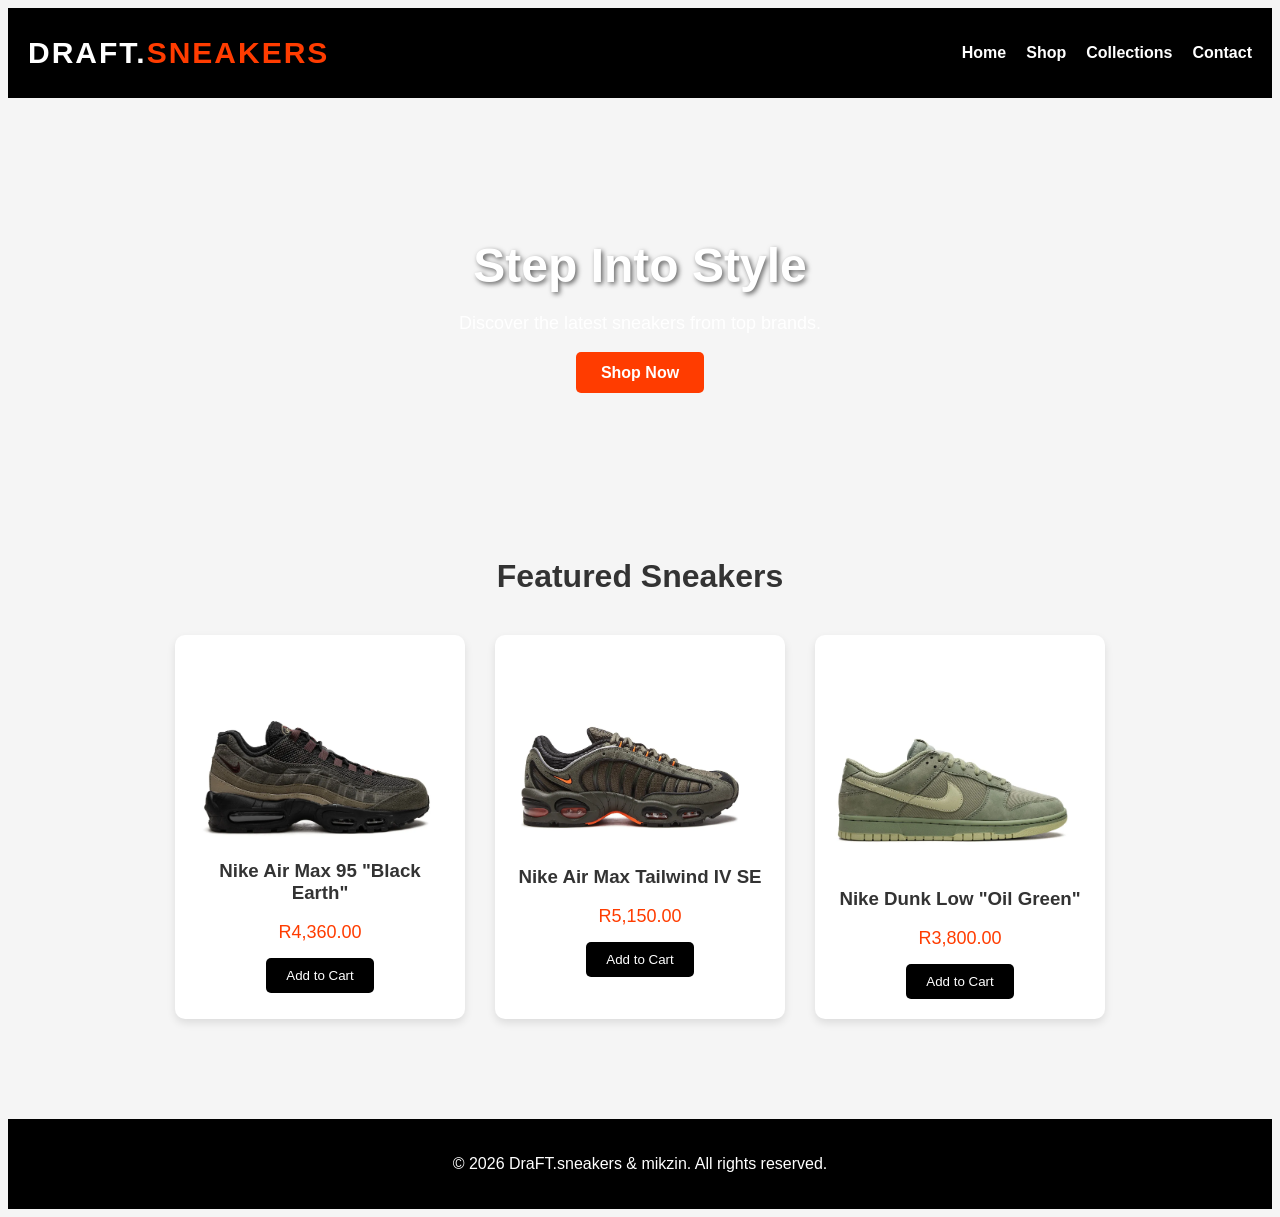
==== index.html @ 80c5ff2d "i have updated the code and added a few images." ====
<!DOCTYPE html>
<html lang="en">
<head>
  <meta charset="UTF-8">
  <meta name="viewport" content="width=device-width, initial-scale=1.0">
  <title>DraFT.sneakers</title>
  <link rel="stylesheet" href="style.css">
</head>
<body>

  <header>
    <div class="logo">DraFT.<span>sneakers</span></div>
    <nav>
      <ul>
        <li><a href="index.html">Home</a></li>
        <li><a href="#">Shop</a></li>
        <li><a href="#">Collections</a></li>
        <li><a href="Contact.html">Contact</a></li>
      </ul>
    </nav>
  </header>

  
  <section class="hero">
    <h1>Step Into Style</h1>
    <p>Discover the latest sneakers from top brands.</p>
    <a href="#" class="btn">Shop Now</a>
  </section>

  
  <section class="products">
    <h2>Featured Sneakers</h2>
    <div class="product-grid">
      <div class="product-card">
        <img src="Nike AirMax 95 Black Earth Sneakers - Green.png" alt="Sneaker 1">
        <h3>Nike Air Max 95 "Black Earth"</h3>
        <p>R4,360.00</p>
        <button>Add to Cart</button>
      </div>
      <div class="product-card">
        <img src="Nike AirMax Tailwind IV SE.png" alt="Sneaker 2">
        <h3>Nike Air Max Tailwind IV SE</h3>
        <p>R5,150.00</p>
        <button>Add to Cart</button>
      </div>
      <div class="product-card">
        <img src="Nike Dunk Low Oil Green.png" alt="Sneaker 3">
        <h3>Nike Dunk Low "Oil Green"</h3>
        <p>R3,800.00</p>
        <button>Add to Cart</button>
      </div>
    </div>
  </section>

  
  <footer>
    <p>&copy; 2026 DraFT.sneakers & mikzin. All rights reserved.</p>
  </footer>
</body>
</html>
---- style.css ----
body {
  font-family: 'Arial', sans-serif;
  background: #f5f5f5;
  color: #333;
}


header {
  display: flex;
  justify-content: space-between;
  align-items: center;
  padding: 20px;
  background: black;
  color: white;
}

.logo {
  font-size: 30px;
  font-weight: bold;
  letter-spacing: 2px;
  text-transform: uppercase;
  font-family: 'Impact', sans-serif;
}

.logo span {
  color: #ff3c00;
}

nav ul {
  list-style: none;
  display: flex;
  gap: 20px;
}

nav a {
  text-decoration: none;
  color: white;
  font-weight: bold;
  transition: color 0.3s;
}

nav a:hover {
  color: #ff3c00;
}


.hero {
  text-align: center;
  padding: 100px 20px;
  background: url('images/hero-bg.jpg') no-repeat center center/cover;
  color: white;
}

.hero h1 {
  font-size: 48px;
  margin-bottom: 20px;
  text-shadow: 2px 2px 5px rgba(0,0,0,0.6);
}

.hero p {
  font-size: 18px;
  margin-bottom: 30px;
}

.btn {
  background: #ff3c00;
  color: white;
  padding: 12px 25px;
  text-decoration: none;
  font-weight: bold;
  border-radius: 5px;
  transition: background 0.3s;
}

.btn:hover {
  background: #e63200;
}


.products {
  padding: 50px 20px;
  text-align: center;
}

.products h2 {
  font-size: 32px;
  margin-bottom: 40px;
}

.product-grid {
  display: flex;
  justify-content: center;
  gap: 30px;
  flex-wrap: wrap;
}

.product-card {
  background: white;
  padding: 20px;
  border-radius: 10px;
  width: 250px;
  box-shadow: 0 4px 8px rgba(0,0,0,0.1);
  transition: transform 0.3s;
}

.product-card:hover {
  transform: translateY(-5px);
}

.product-card img {
  width: 100%;
  border-radius: 8px;
}

.product-card h3 {
  margin: 15px 0 10px;
}

.product-card p {
  font-size: 18px;
  color: #ff3c00;
  margin-bottom: 15px;
}

.product-card button {
  background: black;
  color: white;
  padding: 10px 20px;
  border: none;
  border-radius: 5px;
  cursor: pointer;
}

.product-card button:hover {
  background: #ff3c00;
}


footer {
  text-align: center;
  padding: 20px;
  background: black;
  color: white;
  margin-top: 50px;
}


.contact {
  text-align: center;
  padding: 60px 20px;
  background: #f5f5f5;
}

.contact h1 {
  font-size: 36px;
  margin-bottom: 20px;
}

.contact-info {
  margin-top: 30px;
  font-size: 18px;
}

.contact-info a {
  color: #ff3c00;
  text-decoration: none;
}

.contact-info a:hover {
  text-decoration: underline;
}

.history {
  padding: 50px 20px;
  background: white;
  text-align: center;
}

.history h2 {
  font-size: 32px;
  margin-bottom: 20px;
}

.history p {
  max-width: 800px;
  margin: 0 auto 20px;
  line-height: 1.6;
  font-size: 18px;
}
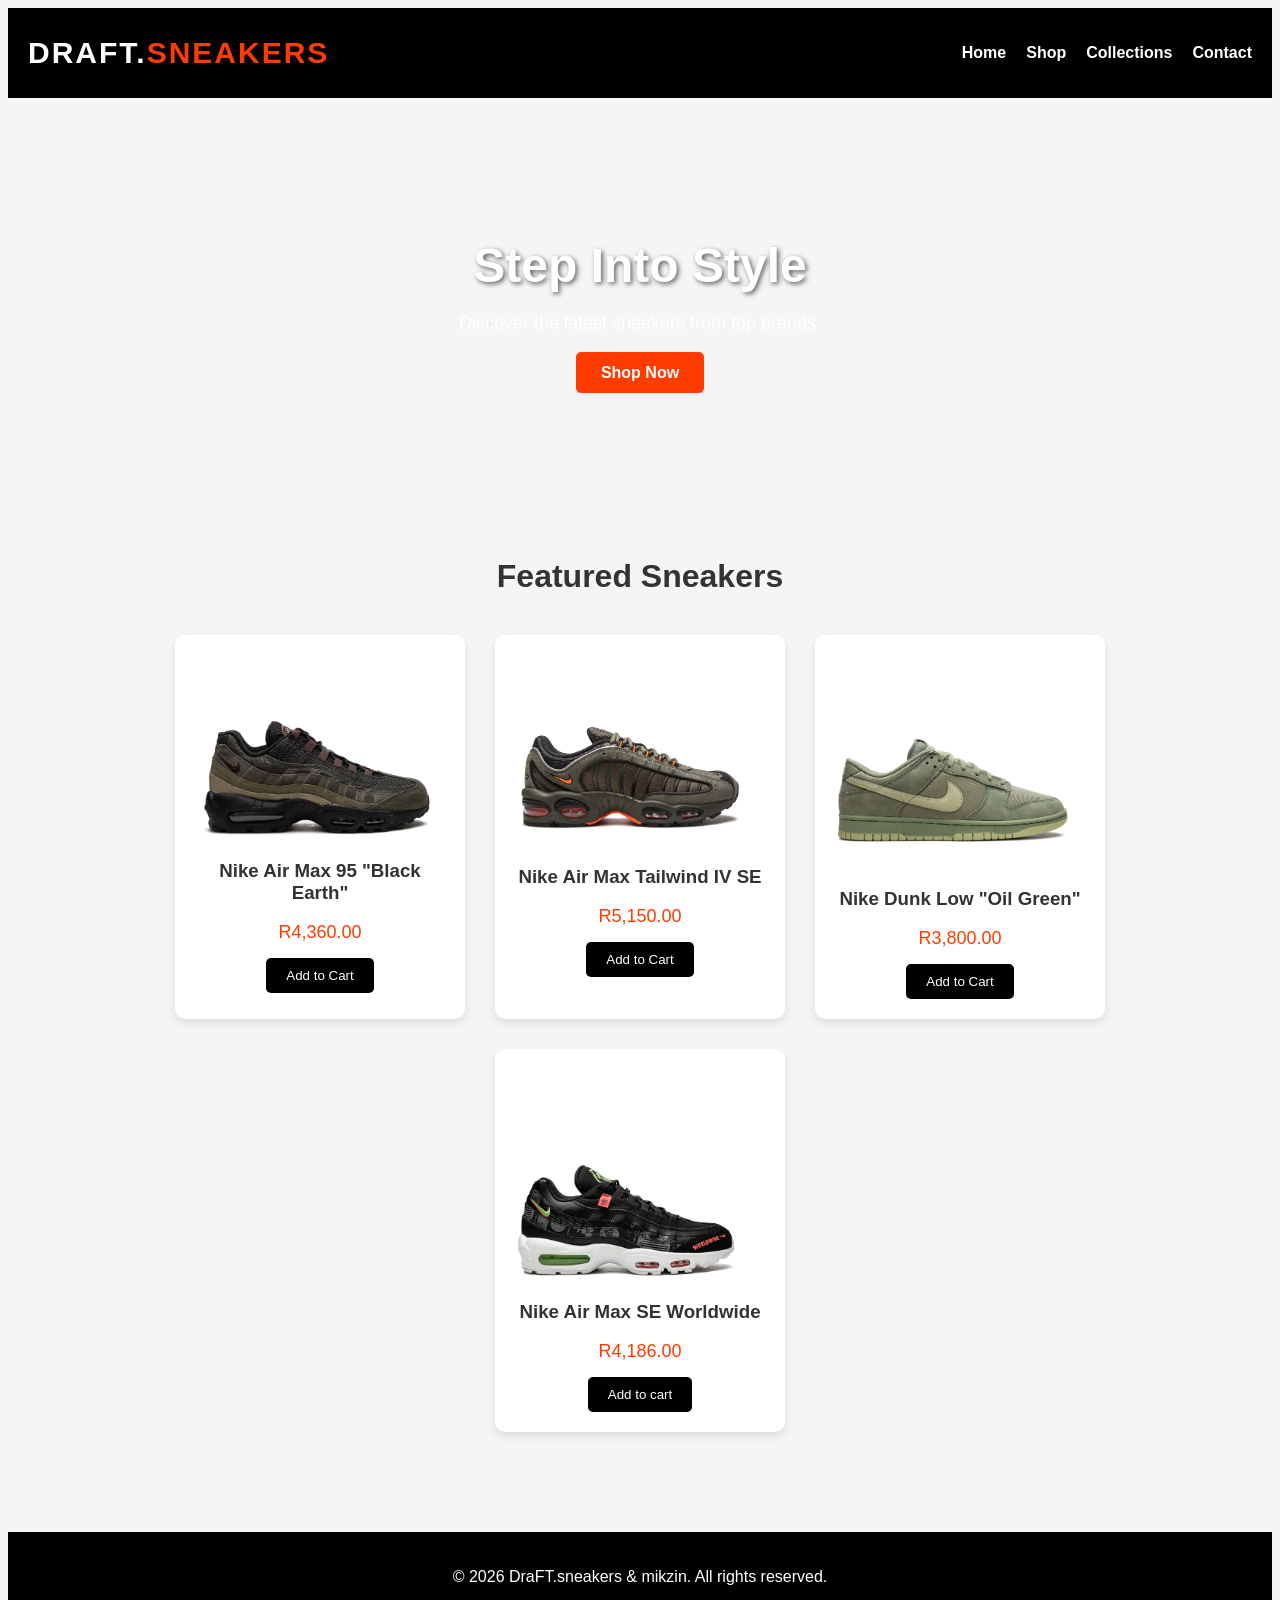
==== commit 52573407: "commit with mr sam" ====
--- a/index.html
+++ b/index.html
@@ -14,7 +14,7 @@
       <ul>
         <li><a href="index.html">Home</a></li>
         <li><a href="#">Shop</a></li>
-        <li><a href="#">Collections</a></li>
+        <li><a href="Collections.html">Collections</a></li>
         <li><a href="Contact.html">Contact</a></li>
       </ul>
     </nav>
@@ -49,7 +49,14 @@
         <p>R3,800.00</p>
         <button>Add to Cart</button>
       </div>
+   <div class="product-card">
+    <img src="Nike Air Max SE Worldwide.png" alt=" Sneaker 4">
+    <h3>Nike Air Max SE Worldwide</h3>
+    <p>R4,186.00</p>
+    <button>Add to cart</button>
+    </div> 
     </div>
+
   </section>
 
   
--- a/style.css
+++ b/style.css
@@ -188,3 +188,70 @@
   line-height: 1.6;
   font-size: 18px;
 }
+
+.collections {
+  text-align: center;
+  padding: 60px 20px;
+  background: #f5f5f5;
+}
+
+.collections h1 {
+  font-size: 36px;
+  margin-bottom: 20px;
+}
+
+.collections p {
+  font-size: 18px;
+  margin-bottom: 40px;
+}
+
+.collection-grid {
+  display: flex;
+  justify-content: center;
+  gap: 30px;
+  flex-wrap: wrap;
+}
+
+.collection-card {
+  background: white;
+  padding: 20px;
+  border-radius: 10px;
+  width: 300px;
+  box-shadow: 0 4px 8px rgba(0,0,0,0.1);
+  transition: transform 0.3s;
+  text-align: center;
+}
+
+.collection-card:hover {
+  transform: translateY(-5px);
+}
+
+.collection-card img {
+  width: 100%;
+  border-radius: 8px;
+  margin-bottom: 15px;
+}
+
+.collection-card h2 {
+  font-size: 24px;
+  margin-bottom: 10px;
+}
+
+.collection-card p {
+  font-size: 16px;
+  margin-bottom: 20px;
+}
+
+.collection-card .btn {
+  background: #ff3c00;
+  color: white;
+  padding: 10px 20px;
+  text-decoration: none;
+  font-weight: bold;
+  border-radius: 5px;
+  transition: background 0.3s;
+}
+
+.collection-card .btn:hover {
+  background: #e63200;
+}
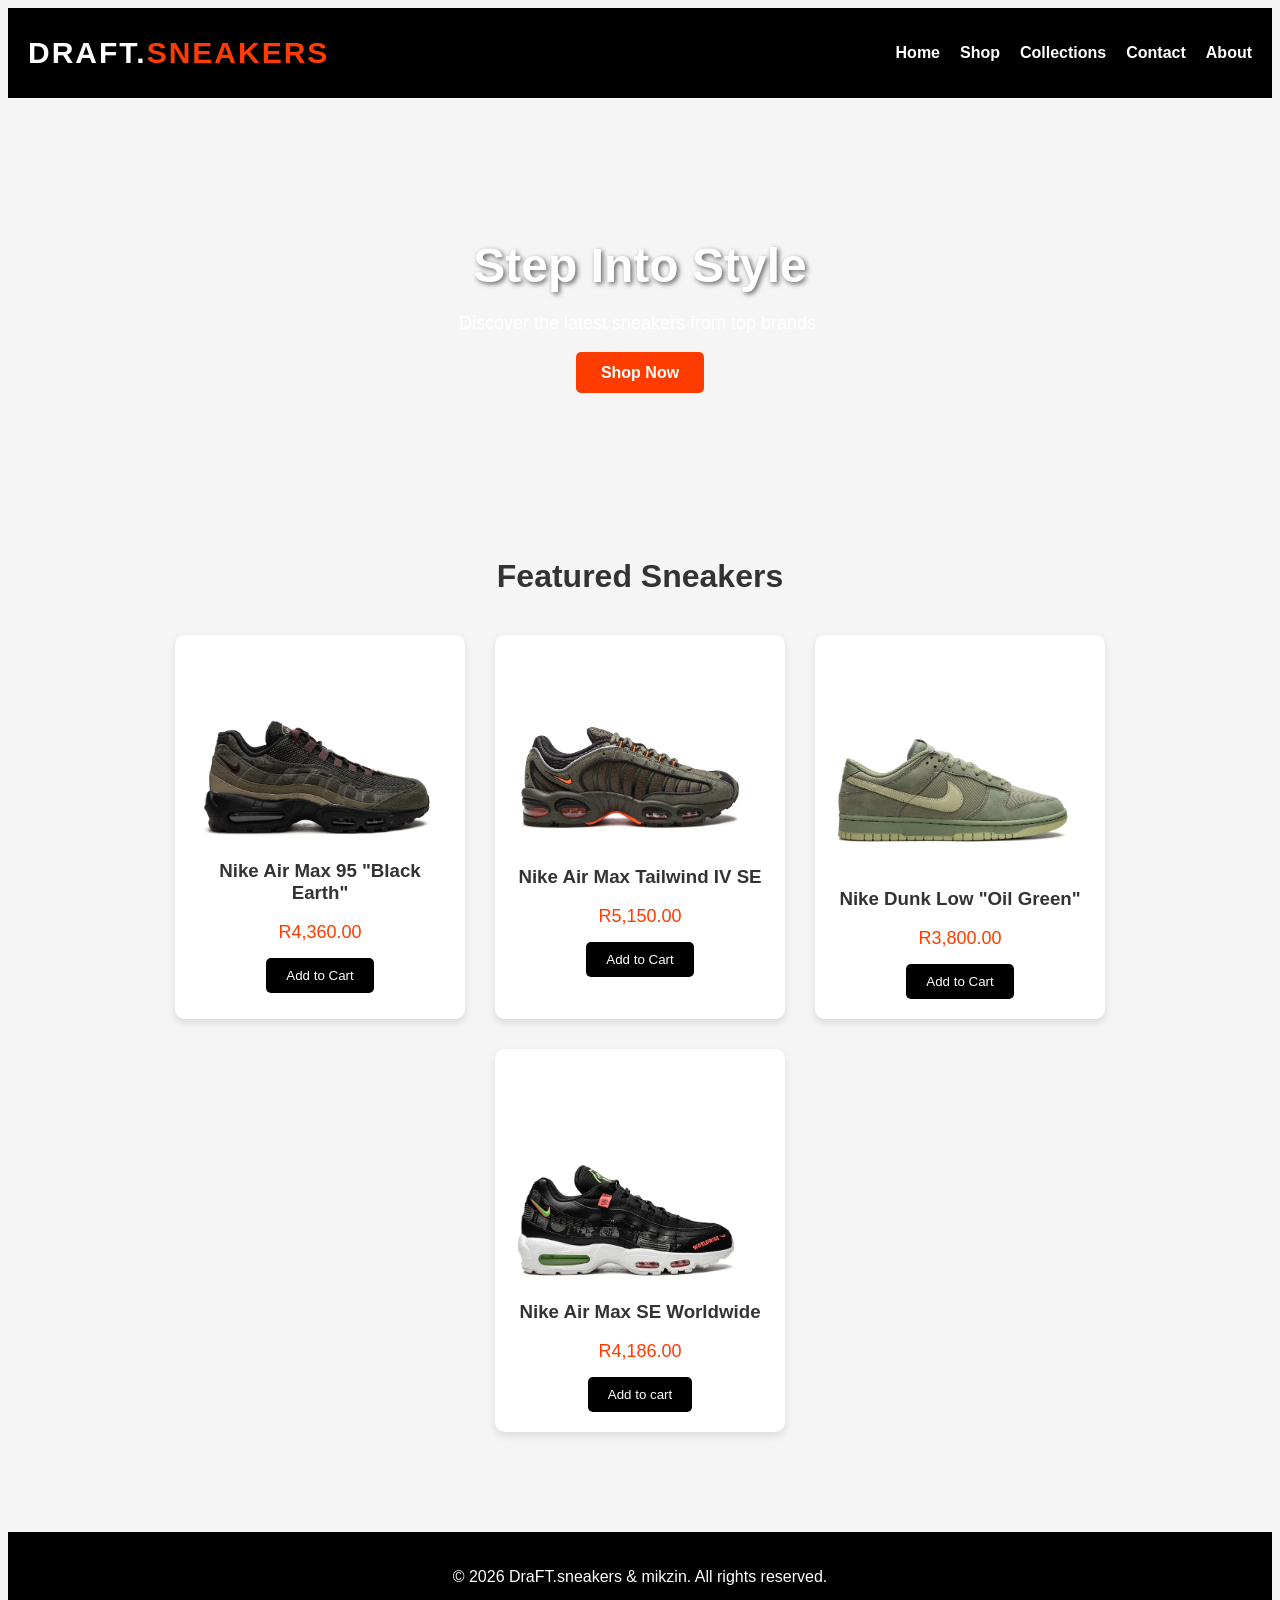
==== commit 943ea75e: "added more images" ====
--- a/index.html
+++ b/index.html
@@ -3,8 +3,8 @@
 <head>
   <meta charset="UTF-8">
   <meta name="viewport" content="width=device-width, initial-scale=1.0">
-  <title>DraFT.sneakers</title>
-  <link rel="stylesheet" href="style.css">
+  <title >DraFT.sneakers</title>
+  <link rel="stylesheet" href="CSS/style.css">
 </head>
 <body>
 
@@ -12,10 +12,11 @@
     <div class="logo">DraFT.<span>sneakers</span></div>
     <nav>
       <ul>
-        <li><a href="index.html">Home</a></li>
-        <li><a href="#">Shop</a></li>
+        <li><a href="index.html" class="active">Home</a></li>
+        <li><a href="shop.html">Shop</a></li>
         <li><a href="Collections.html">Collections</a></li>
         <li><a href="Contact.html">Contact</a></li>
+        <li><a href="about.html">About</a></li>
       </ul>
     </nav>
   </header>
@@ -24,7 +25,7 @@
   <section class="hero">
     <h1>Step Into Style</h1>
     <p>Discover the latest sneakers from top brands.</p>
-    <a href="#" class="btn">Shop Now</a>
+    <a href="shop.html" class="btn">Shop Now</a>
   </section>
 
   
@@ -32,25 +33,25 @@
     <h2>Featured Sneakers</h2>
     <div class="product-grid">
       <div class="product-card">
-        <img src="Nike AirMax 95 Black Earth Sneakers - Green.png" alt="Sneaker 1">
+        <img src="Images/Nike AirMax 95 Black Earth Sneakers - Green.png" alt="Sneaker 1">
         <h3>Nike Air Max 95 "Black Earth"</h3>
         <p>R4,360.00</p>
         <button>Add to Cart</button>
       </div>
       <div class="product-card">
-        <img src="Nike AirMax Tailwind IV SE.png" alt="Sneaker 2">
+        <img src="Images/Nike AirMax Tailwind IV SE.png" alt="Sneaker 2">
         <h3>Nike Air Max Tailwind IV SE</h3>
         <p>R5,150.00</p>
         <button>Add to Cart</button>
       </div>
       <div class="product-card">
-        <img src="Nike Dunk Low Oil Green.png" alt="Sneaker 3">
+        <img src="Images/Nike Dunk Low Oil Green.png" alt="Sneaker 3">
         <h3>Nike Dunk Low "Oil Green"</h3>
         <p>R3,800.00</p>
         <button>Add to Cart</button>
       </div>
    <div class="product-card">
-    <img src="Nike Air Max SE Worldwide.png" alt=" Sneaker 4">
+    <img src="Images/Nike Air Max SE Worldwide.png" alt=" Sneaker 4">
     <h3>Nike Air Max SE Worldwide</h3>
     <p>R4,186.00</p>
     <button>Add to cart</button>
--- a/CSS/style.css
+++ b/CSS/style.css
@@ -0,0 +1,265 @@
+
+ body {
+  font-family: 'Arial', sans-serif;
+  background: #f5f5f5;
+  color: #333;
+}
+
+
+header {
+  display: flex;
+  justify-content: space-between;
+  align-items: center;
+  padding: 20px;
+  background: black;
+  color: white;
+}
+
+.logo {
+  font-size: 30px;
+  font-weight: bold;
+  letter-spacing: 2px;
+  text-transform: uppercase;
+  font-family: 'Impact', sans-serif;
+}
+
+.logo span {
+  color: #ff3c00;
+}
+
+nav ul {
+  list-style: none;
+  display: flex;
+  gap: 20px;
+}
+
+nav a {
+  text-decoration: none;
+  color: white;
+  font-weight: bold;
+  transition: color 0.3s;
+}
+
+nav a:hover {
+  color: #ff3c00;
+}
+
+
+.hero {
+  text-align: center;
+  padding: 100px 20px;
+  background: url('images/hero-bg.jpg') no-repeat center center/cover;
+  color: white;
+}
+
+.hero h1 {
+  font-size: 48px;
+  margin-bottom: 20px;
+  text-shadow: 2px 2px 5px rgba(0,0,0,0.6);
+}
+
+.hero p {
+  font-size: 18px;
+  margin-bottom: 30px;
+}
+
+.btn {
+  background: #ff3c00;
+  color: white;
+  padding: 12px 25px;
+  text-decoration: none;
+  font-weight: bold;
+  border-radius: 5px;
+  transition: background 0.3s;
+}
+
+.btn:hover {
+  background: #e63200;
+}
+
+
+.products {
+  padding: 50px 20px;
+  text-align: center;
+}
+
+.products h2 {
+  font-size: 32px;
+  margin-bottom: 40px;
+}
+
+.product-grid {
+  display: flex;
+  justify-content: center;
+  gap: 30px;
+  flex-wrap: wrap;
+}
+
+.product-card {
+  background: white;
+  padding: 20px;
+  border-radius: 10px;
+  width: 250px;
+  box-shadow: 0 4px 8px rgba(0,0,0,0.1);
+  transition: transform 0.3s;
+}
+
+.product-card:hover {
+  transform: translateY(-5px);
+}
+
+.product-card img {
+  width: 100%;
+  border-radius: 8px;
+}
+
+.product-card h3 {
+  margin: 15px 0 10px;
+}
+
+.product-card p {
+  font-size: 18px;
+  color: #ff3c00;
+  margin-bottom: 15px;
+}
+
+.product-card button {
+  background: black;
+  color: white;
+  padding: 10px 20px;
+  border: none;
+  border-radius: 5px;
+  cursor: pointer;
+}
+
+.product-card button:hover {
+  background: #ff3c00;
+}
+
+
+footer {
+  text-align: center;
+  padding: 20px;
+  background: black;
+  color: white;
+  margin-top: 50px;
+}
+
+
+.contact {
+  text-align: center;
+  padding: 60px 20px;
+  background: #f5f5f5;
+}
+
+.contact h1 {
+  font-size: 36px;
+  margin-bottom: 20px;
+}
+
+.contact-info {
+  margin-top: 30px;
+  font-size: 18px;
+}
+
+.contact-info a {
+  color: #ff3c00;
+  text-decoration: none;
+}
+
+.contact-info a:hover {
+  text-decoration: underline;
+}
+
+.history {
+  padding: 50px 20px;
+  background: white;
+  text-align: center;
+}
+
+.history h2 {
+  font-size: 32px;
+  margin-bottom: 20px;
+}
+
+.history p {
+  max-width: 800px;
+  margin: 0 auto 20px;
+  line-height: 1.6;
+  font-size: 18px;
+}
+
+.collections {
+  text-align: center;
+  padding: 60px 20px;
+  background: #f5f5f5;
+}
+
+.collections h1 {
+  font-size: 36px;
+  margin-bottom: 20px;
+}
+
+.collections p {
+  font-size: 18px;
+  margin-bottom: 40px;
+}
+
+.collection-grid {
+  display: flex;
+  justify-content: center;
+  gap: 30px;
+  flex-wrap: wrap;
+}
+
+.collection-card {
+  background: white;
+  padding: 20px;
+  border-radius: 10px;
+  width: 300px;
+  box-shadow: 0 4px 8px rgba(0,0,0,0.1);
+  transition: transform 0.3s;
+  text-align: center;
+}
+
+.collection-card:hover {
+  transform: translateY(-5px);
+}
+
+.collection-card img {
+  width: 100%;
+  border-radius: 8px;
+  margin-bottom: 15px;
+}
+
+.collection-card h2 {
+  font-size: 24px;
+  margin-bottom: 10px;
+}
+
+.collection-card p {
+  font-size: 16px;
+  margin-bottom: 20px;
+}
+
+.collection-card .btn {
+  background: #ff3c00;
+  color: white;
+  padding: 10px 20px;
+  text-decoration: none;
+  font-weight: bold;
+  border-radius: 5px;
+  transition: background 0.3s;
+}
+
+.collection-card .btn:hover {
+  background: #e63200;
+}
+.section {
+  background-image: url('backgroundimage.jpg');
+  background-size: cover; 
+  background-position: center; 
+  background-repeat: no-repeat;
+  width: 600px;
+  height: 300px;
+}
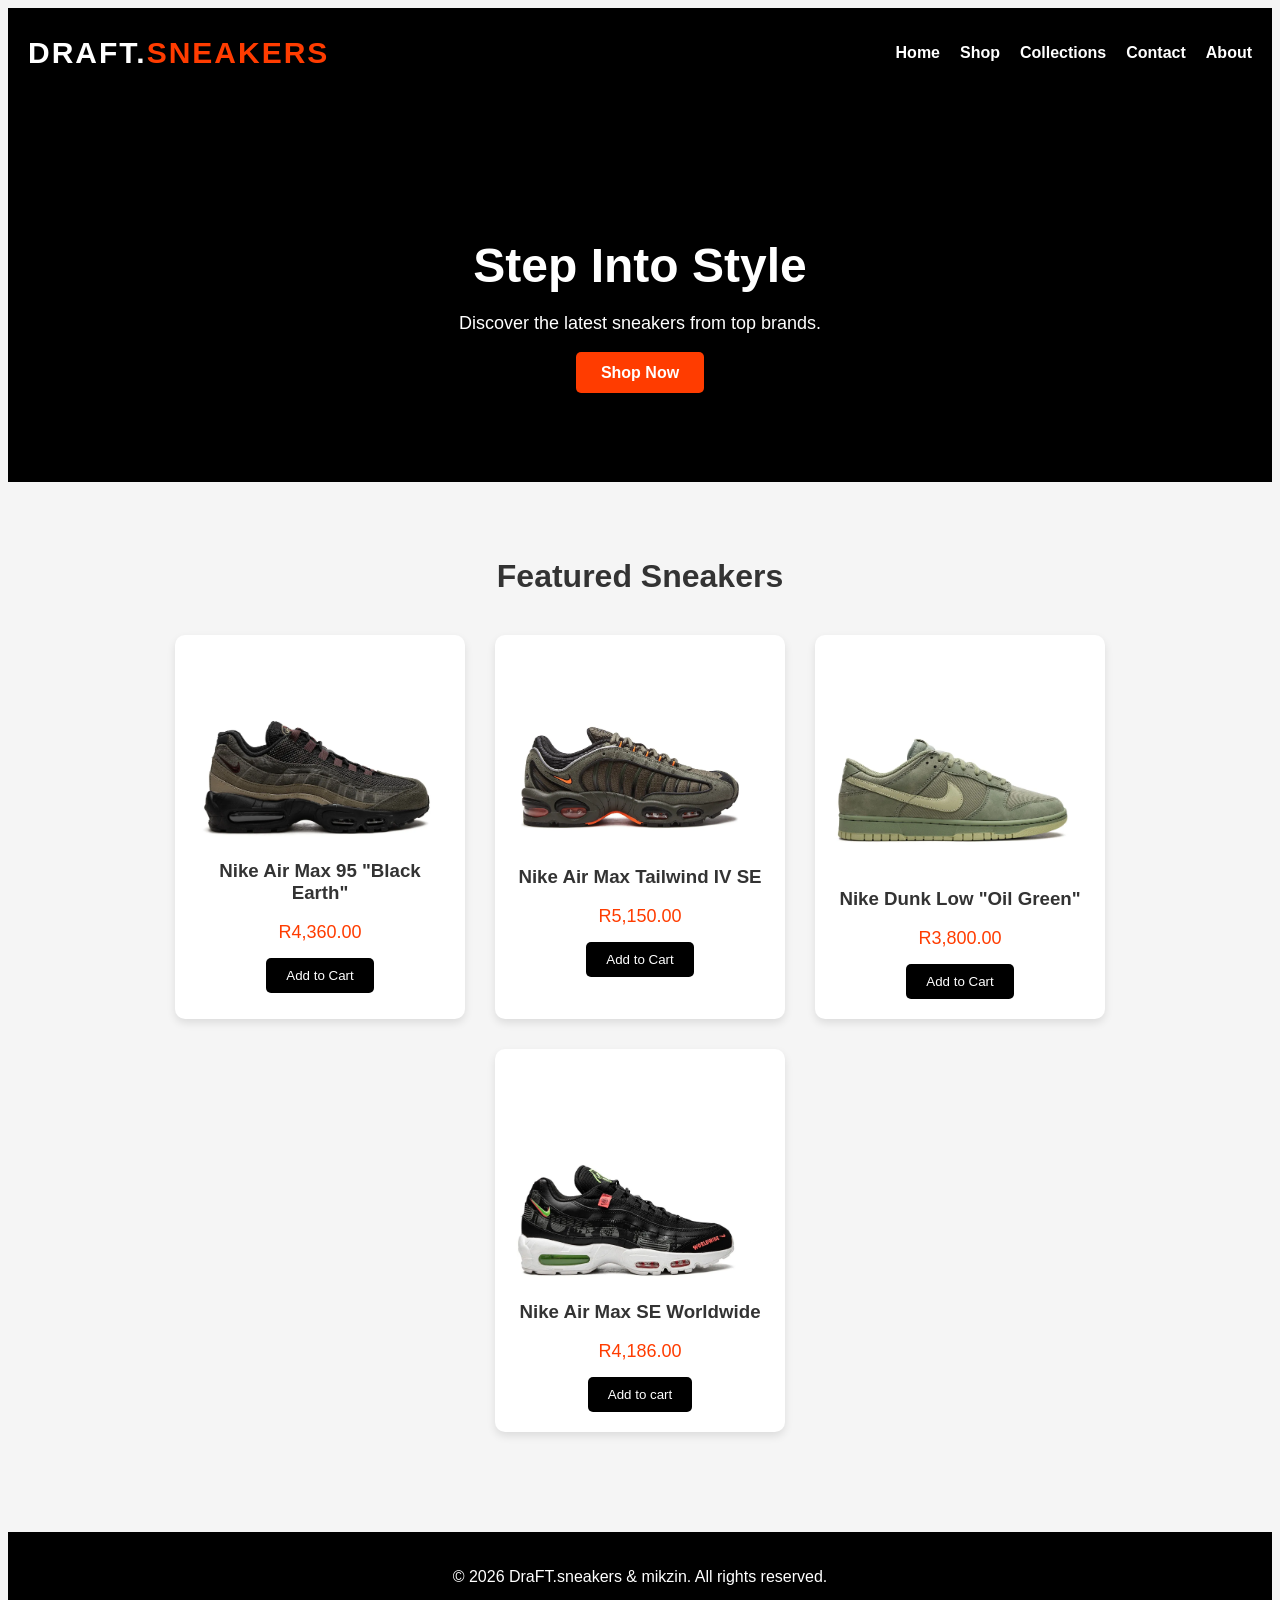
==== commit 8dca6b44: "I was ADDING FINAL TOUCHES." ====
--- a/index.html
+++ b/index.html
@@ -22,7 +22,7 @@
   </header>
 
   
-  <section class="hero">
+  <section class="hero" style="background-color: black;">
     <h1>Step Into Style</h1>
     <p>Discover the latest sneakers from top brands.</p>
     <a href="shop.html" class="btn">Shop Now</a>
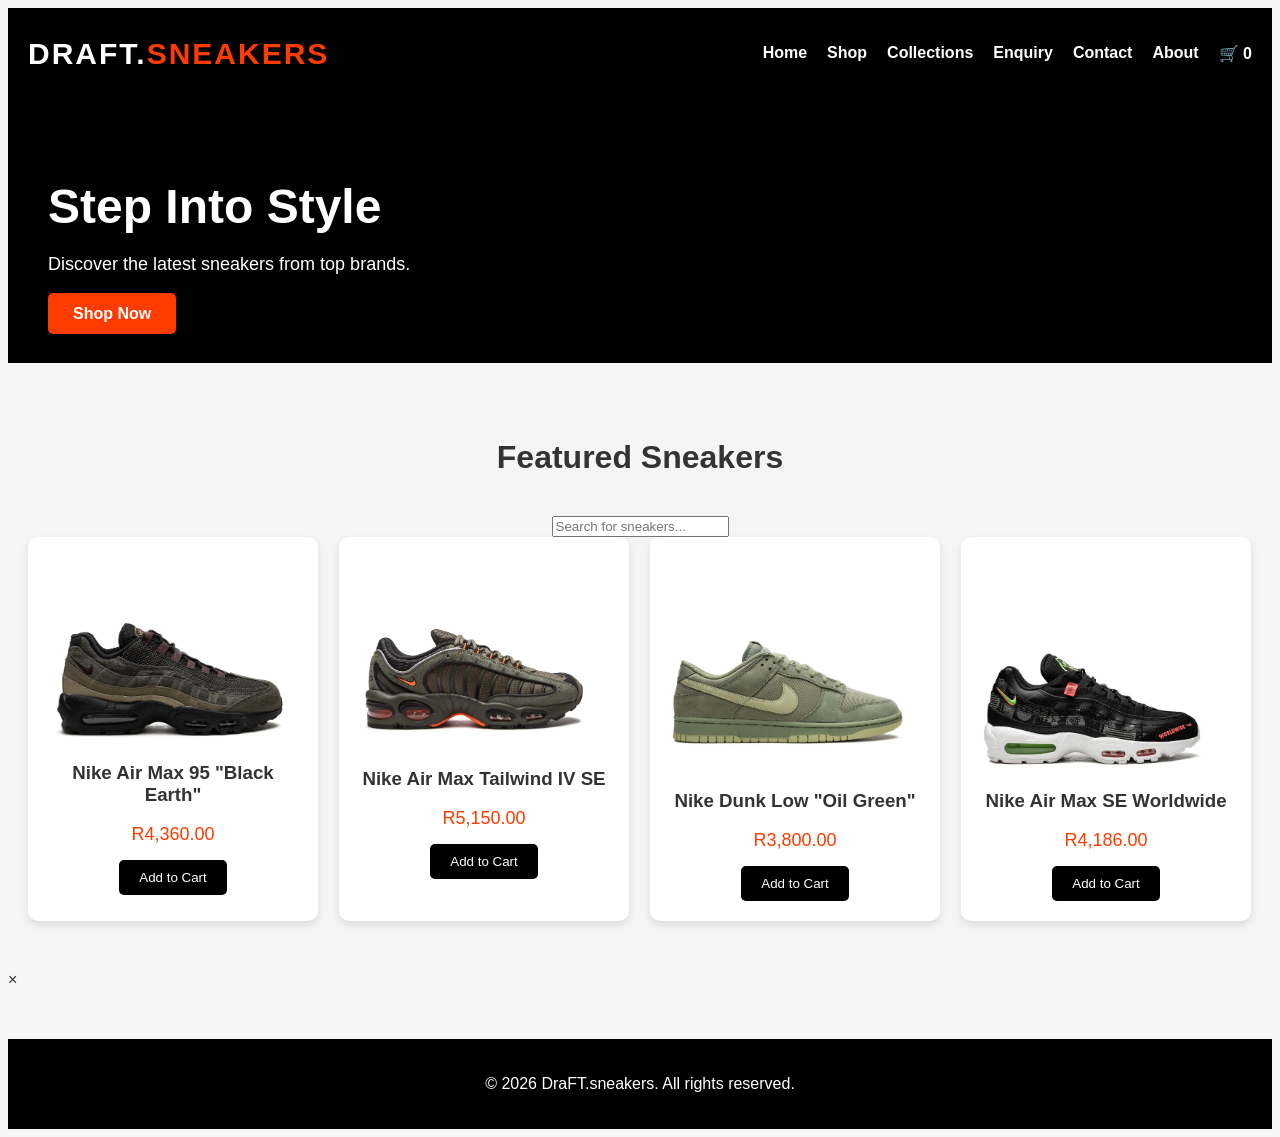
==== commit c3bbe8c4: "i updated index.html and readme.md" ====
--- a/index.html
+++ b/index.html
@@ -3,7 +3,12 @@
 <head>
   <meta charset="UTF-8">
   <meta name="viewport" content="width=device-width, initial-scale=1.0">
-  <title >DraFT.sneakers</title>
+  
+  <meta name="description" content="Shop the latest and most exclusive premium sneakers at DraFT.sneakers. Discover Nike Air Max, Dunks, and more.">
+  <meta name="keywords" content="sneakers, Nike, Air Max 95, Dunk Low, premium sneakers, DraFT.sneakers">
+  <meta name="author" content="Mikhulu Kamogelo Flatela">
+  
+  <title>DraFT.sneakers | Premium Footwear</title>
   <link rel="stylesheet" href="CSS/style.css">
 </head>
 <body>
@@ -15,54 +20,67 @@
         <li><a href="index.html" class="active">Home</a></li>
         <li><a href="shop.html">Shop</a></li>
         <li><a href="Collections.html">Collections</a></li>
-        <li><a href="Contact.html">Contact</a></li>
+        <li><a href="enquiry.html">Enquiry</a></li> <li><a href="contact.html">Contact</a></li>
         <li><a href="about.html">About</a></li>
+        <li><a href="#" id="cart-icon">🛒 <span id="cart-count">0</span></a></li>
       </ul>
     </nav>
   </header>
 
-  
   <section class="hero" style="background-color: black;">
     <h1>Step Into Style</h1>
     <p>Discover the latest sneakers from top brands.</p>
     <a href="shop.html" class="btn">Shop Now</a>
   </section>
 
-  
   <section class="products">
     <h2>Featured Sneakers</h2>
-    <div class="product-grid">
+    
+    <div class="search-container">
+      <input type="text" id="searchInput" placeholder="Search for sneakers...">
+    </div>
+
+    <div class="product-grid" id="productGrid">
       <div class="product-card">
-        <img src="Images/Nike AirMax 95 Black Earth Sneakers - Green.png" alt="Sneaker 1">
+        <img src="Images/Nike AirMax 95 Black Earth Sneakers - Green.png" alt="Nike Air Max 95 Black Earth Sneakers in Green" class="gallery-img">
         <h3>Nike Air Max 95 "Black Earth"</h3>
         <p>R4,360.00</p>
-        <button>Add to Cart</button>
+        <button class="add-to-cart-btn">Add to Cart</button>
       </div>
+      
       <div class="product-card">
-        <img src="Images/Nike AirMax Tailwind IV SE.png" alt="Sneaker 2">
+        <img src="Images/Nike AirMax Tailwind IV SE.png" alt="Nike Air Max Tailwind IV SE Sneakers" class="gallery-img">
         <h3>Nike Air Max Tailwind IV SE</h3>
         <p>R5,150.00</p>
-        <button>Add to Cart</button>
+        <button class="add-to-cart-btn">Add to Cart</button>
       </div>
+      
       <div class="product-card">
-        <img src="Images/Nike Dunk Low Oil Green.png" alt="Sneaker 3">
+        <img src="Images/Nike Dunk Low Oil Green.png" alt="Nike Dunk Low Oil Green Sneakers" class="gallery-img">
         <h3>Nike Dunk Low "Oil Green"</h3>
         <p>R3,800.00</p>
-        <button>Add to Cart</button>
+        <button class="add-to-cart-btn">Add to Cart</button>
       </div>
-   <div class="product-card">
-    <img src="Images/Nike Air Max SE Worldwide.png" alt=" Sneaker 4">
-    <h3>Nike Air Max SE Worldwide</h3>
-    <p>R4,186.00</p>
-    <button>Add to cart</button>
-    </div> 
+      
+      <div class="product-card">
+        <img src="Images/Nike Air Max SE Worldwide.png" alt="Nike Air Max SE Worldwide Sneakers" class="gallery-img">
+        <h3>Nike Air Max SE Worldwide</h3>
+        <p>R4,186.00</p>
+        <button class="add-to-cart-btn">Add to Cart</button>
+      </div> 
     </div>
-
   </section>
 
-  
+  <div id="lightbox" class="modal">
+    <span class="close-lightbox">&times;</span>
+    <img class="modal-content" id="lightbox-img">
+    <div id="caption"></div>
+  </div>
+
   <footer>
-    <p>&copy; 2026 DraFT.sneakers & mikzin. All rights reserved.</p>
+    <p>&copy; 2026 DraFT.sneakers. All rights reserved.</p>
   </footer>
+
+  <script src="JS/script.js"></script>
 </body>
-</html>
+</html>
--- a/CSS/style.css
+++ b/CSS/style.css
@@ -263,3 +263,63 @@
   width: 600px;
   height: 300px;
 }
+
+nav ul {
+  display: flex;
+  list-style: none;
+  gap: 20px;
+}
+
+.product-grid {
+  display: grid;
+  grid-template-columns: repeat(4, 1fr);
+  gap: 20px;
+}
+
+
+@media (max-width: 1024px) {
+  .product-grid {
+    grid-template-columns: repeat(2, 1fr);
+  }
+  nav ul {
+    gap: 10px;
+  }
+}
+
+@media (max-width: 600px) {
+  header {
+    flex-direction: column;
+    text-align: center;
+  }
+
+  nav ul {
+    flex-direction: column;
+    padding: 0;
+  }
+
+  .product-grid {
+    grid-template-columns: 1fr;
+  }
+
+  .hero h1 {
+    font-size: 1.8rem;
+  }
+
+  .hero p {
+    font-size: 1rem;
+  }
+}
+
+@media (orientation: landscape) {
+  .hero {
+    padding: 40px;
+    text-align: left;
+  }
+}
+
+@media (orientation: portrait) {
+  .hero {
+    padding: 20px;
+    text-align: center;
+  }
+}
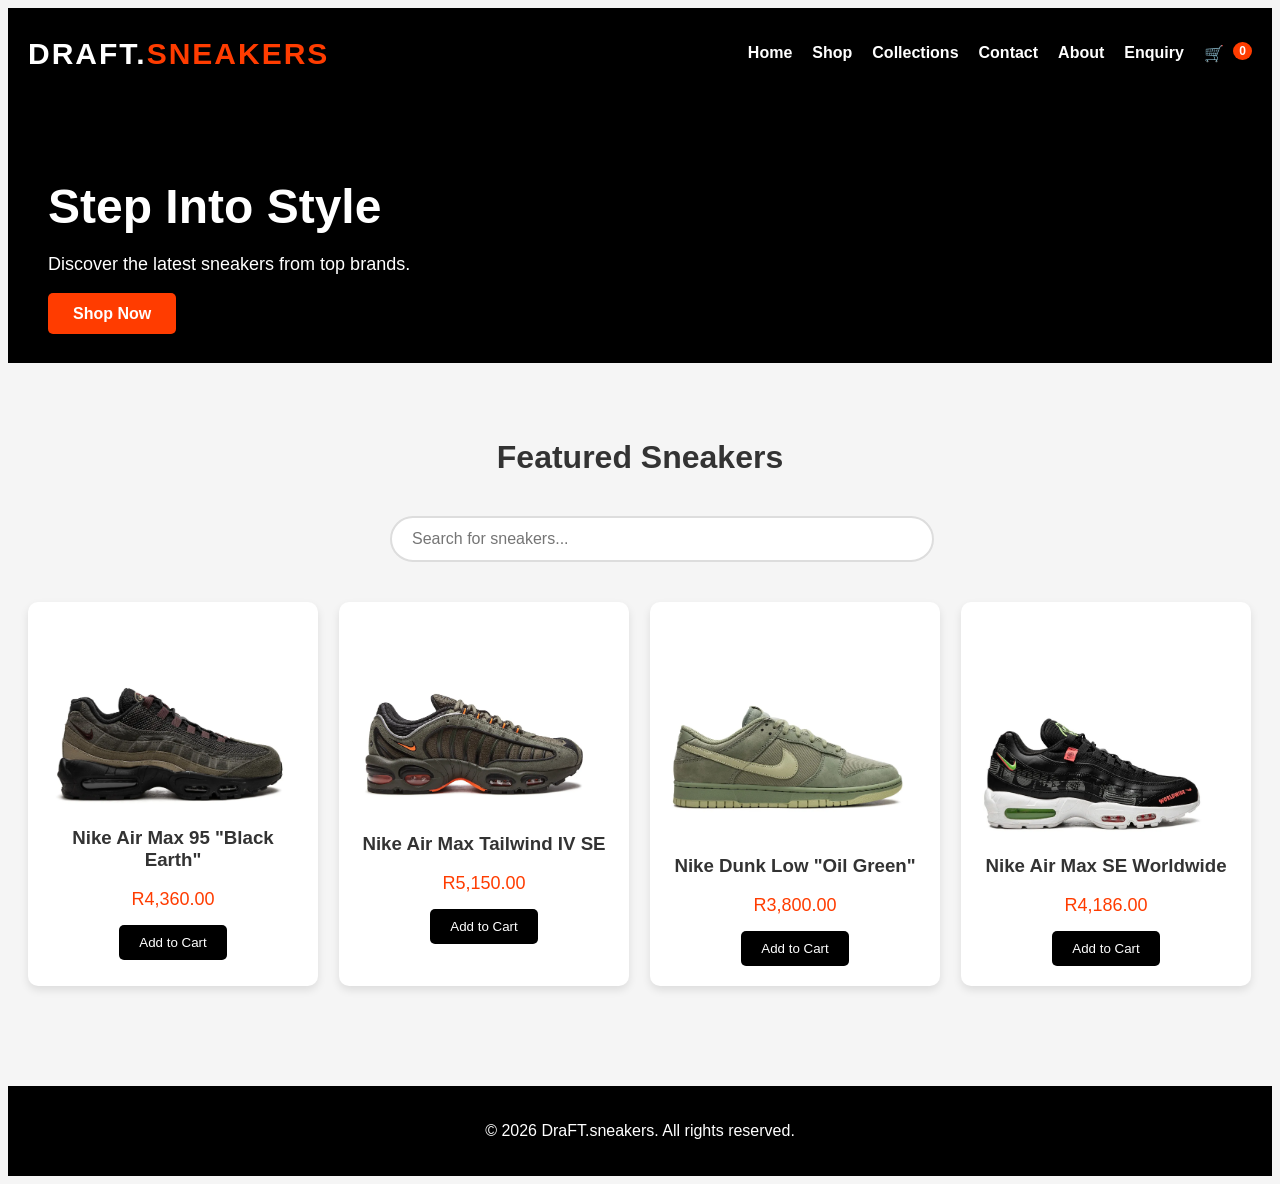
==== commit 6a1cc231: "i added enquiry.html, cart.html, cart icon, updated nav, shop.html, i also added script.js, and site" ====
--- a/index.html
+++ b/index.html
@@ -20,9 +20,10 @@
         <li><a href="index.html" class="active">Home</a></li>
         <li><a href="shop.html">Shop</a></li>
         <li><a href="Collections.html">Collections</a></li>
-        <li><a href="enquiry.html">Enquiry</a></li> <li><a href="contact.html">Contact</a></li>
+        <li><a href="contact.html">Contact</a></li>
         <li><a href="about.html">About</a></li>
-        <li><a href="#" id="cart-icon">🛒 <span id="cart-count">0</span></a></li>
+        <li><a href="enquiry.html">Enquiry</a></li>
+        <li><a href="cart.html" id="cart-icon">🛒 <span id="cart-count">0</span></a></li>
       </ul>
     </nav>
   </header>
--- a/CSS/style.css
+++ b/CSS/style.css
@@ -323,3 +323,236 @@
     text-align: center;
   }
 }
+
+/* =========================================
+   PART 3 ENHANCEMENTS (Search, Lightbox, Cart)
+   ========================================= */
+
+/* 1. Cart Counter Badge */
+#cart-count {
+  background-color: #ff3c00;
+  color: white;
+  border-radius: 50%;
+  padding: 2px 6px;
+  font-size: 12px;
+  vertical-align: top;
+  margin-left: 5px;
+  font-weight: bold;
+}
+
+/* 2. Search Bar Styling */
+.search-container {
+  margin: 0 auto 40px;
+  text-align: center;
+  max-width: 500px;
+  padding: 0 20px;
+}
+
+#searchInput {
+  width: 100%;
+  padding: 12px 20px;
+  font-size: 16px;
+  border: 2px solid #ddd;
+  border-radius: 25px; /* Rounded pill shape to match modern UI */
+  outline: none;
+  transition: border-color 0.3s, box-shadow 0.3s;
+  font-family: 'Arial', sans-serif;
+}
+
+#searchInput:focus {
+  border-color: #ff3c00;
+  box-shadow: 0 0 8px rgba(255, 60, 0, 0.3);
+}
+
+/* Make Gallery Images look clickable */
+.gallery-img {
+  cursor: pointer;
+  transition: opacity 0.3s;
+}
+
+.gallery-img:hover {
+  opacity: 0.8;
+}
+
+/* 3. Interactive Lightbox Modal */
+.modal {
+  display: none; /* Hidden by default */
+  position: fixed;
+  z-index: 1000; /* Sit on top of everything */
+  padding-top: 60px;
+  left: 0;
+  top: 0;
+  width: 100%;
+  height: 100%;
+  overflow: auto;
+  background-color: rgba(0, 0, 0, 0.9); /* Dark overlay */
+}
+
+.modal-content {
+  margin: auto;
+  display: block;
+  max-width: 80%;
+  max-height: 70vh;
+  border-radius: 8px;
+  box-shadow: 0 4px 20px rgba(255, 60, 0, 0.4); /* Subtle brand glow */
+  animation-name: zoom;
+  animation-duration: 0.3s;
+}
+
+/* Zoom Animation for Lightbox */
+@keyframes zoom {
+  from {transform: scale(0.8); opacity: 0;}
+  to {transform: scale(1); opacity: 1;}
+}
+
+.close-lightbox {
+  position: absolute;
+  top: 20px;
+  right: 35px;
+  color: #f5f5f5;
+  font-size: 40px;
+  font-weight: bold;
+  transition: color 0.3s;
+  cursor: pointer;
+}
+
+.close-lightbox:hover,
+.close-lightbox:focus {
+  color: #ff3c00;
+  text-decoration: none;
+}
+
+#caption {
+  margin: auto;
+  display: block;
+  width: 80%;
+  max-width: 700px;
+  text-align: center;
+  color: #fff;
+  padding: 15px 0;
+  font-size: 18px;
+  font-weight: bold;
+  letter-spacing: 1px;
+}
+
+.cart-container {
+      max-width: 1000px;
+      margin: 50px auto;
+      padding: 20px;
+      background: white;
+      border-radius: 10px;
+      box-shadow: 0 4px 15px rgba(0,0,0,0.05);
+    }
+    .cart-table {
+      width: 100%;
+      border-collapse: collapse;
+      margin-bottom: 30px;
+    }
+    .cart-table th, .cart-table td {
+      padding: 15px;
+      text-align: left;
+      border-bottom: 1px solid #ddd;
+    }
+    .cart-table img {
+      width: 80px;
+      border-radius: 5px;
+      vertical-align: middle;
+      margin-right: 15px;
+    }
+    .cart-summary {
+      text-align: right;
+      padding: 20px;
+      background: #f5f5f5;
+      border-radius: 8px;
+    }
+    .cart-summary h3 {
+      font-size: 24px;
+      margin-bottom: 15px;
+    }
+    .checkout-btn {
+      background: #ff3c00;
+      color: white;
+      padding: 15px 30px;
+      font-size: 18px;
+      border: none;
+      border-radius: 5px;
+      cursor: pointer;
+      font-weight: bold;
+      transition: background 0.3s;
+    }
+    .checkout-btn:hover {
+      background: black;
+    }
+    .remove-btn {
+      color: #ff3c00;
+      background: none;
+      border: none;
+      cursor: pointer;
+      font-weight: bold;
+    }
+    .form-container {
+  max-width: 600px;
+  margin: 0 auto 50px;
+  background: white;
+  padding: 30px;
+  border-radius: 10px;
+  box-shadow: 0 4px 15px rgba(0,0,0,0.05);
+  text-align: left;
+}
+
+.form-group {
+  margin-bottom: 20px;
+}
+
+.form-group label {
+  display: block;
+  font-weight: bold;
+  margin-bottom: 8px;
+}
+
+.form-group input,
+.form-group select,
+.form-group textarea {
+  width: 100%;
+  padding: 12px;
+  border: 1px solid #ddd;
+  border-radius: 5px;
+  font-family: 'Arial', sans-serif;
+  font-size: 16px;
+  box-sizing: border-box; /* Ensures padding doesn't break width */
+}
+
+.form-group input:focus,
+.form-group select:focus,
+.form-group textarea:focus {
+  border-color: #ff3c00;
+  outline: none;
+}
+
+/* Validation Styles */
+.error-msg {
+  color: #d9534f;
+  font-size: 14px;
+  margin-top: 5px;
+  display: none; /* Hidden by default */
+}
+
+.input-error {
+  border-color: #d9534f !important;
+}
+
+/* AJAX Response Message Box */
+.form-response {
+  display: none;
+  padding: 15px;
+  margin-top: 20px;
+  border-radius: 5px;
+  text-align: center;
+  font-weight: bold;
+}
+
+.response-success {
+  background-color: #d4edda;
+  color: #155724;
+  border: 1px solid #c3e6cb;
+}
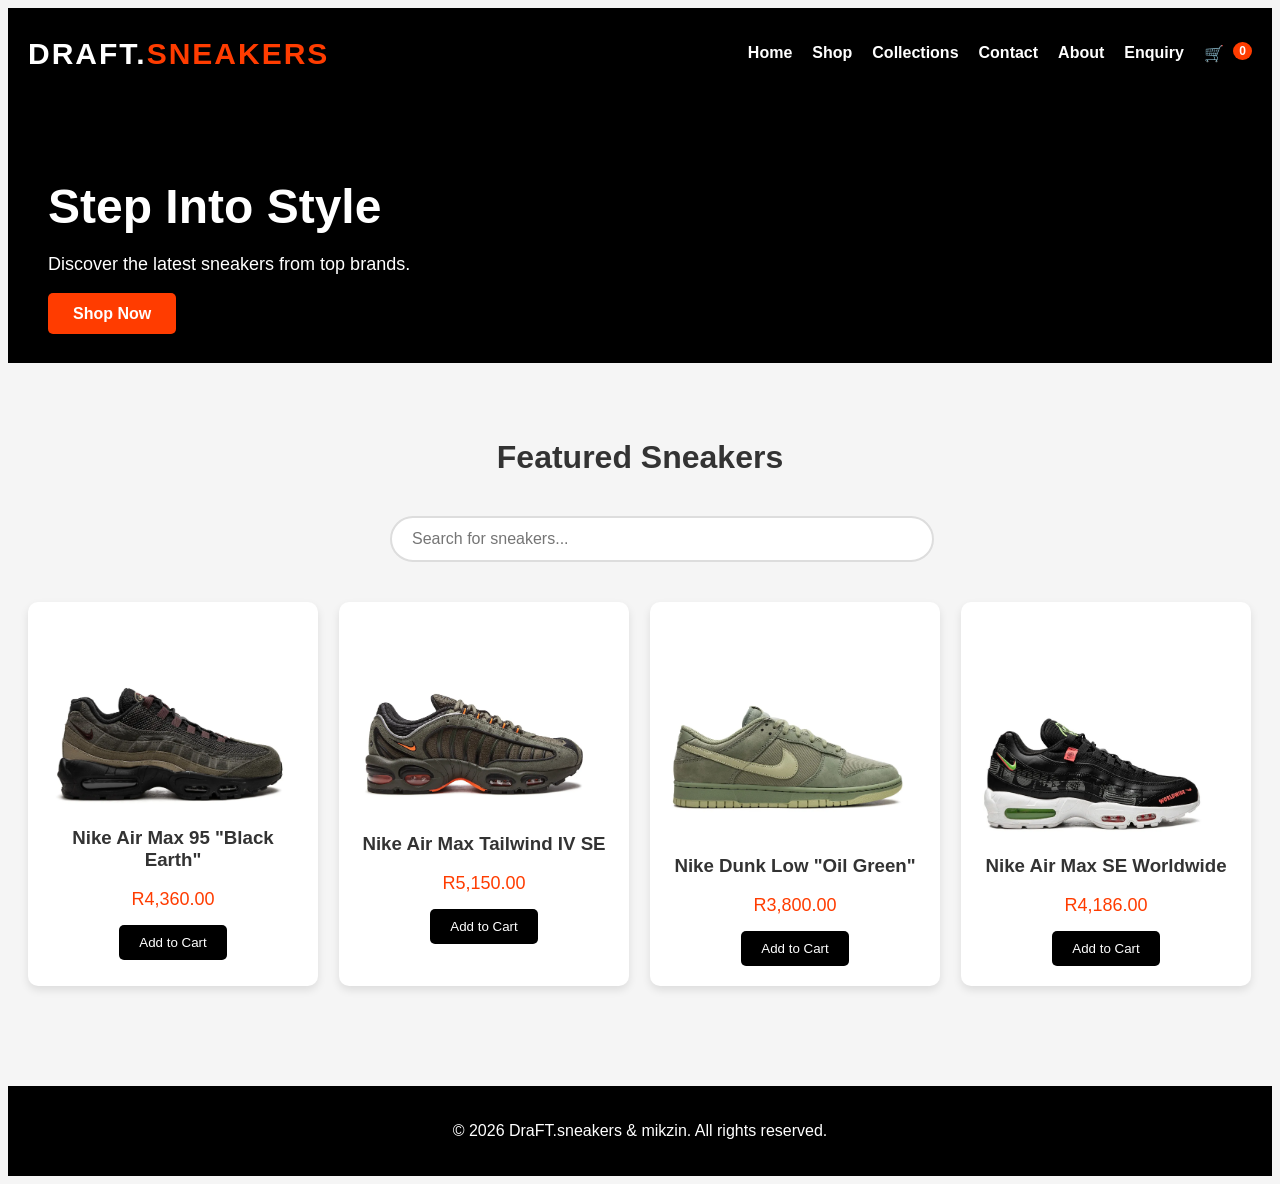
==== commit 4e16143f: "i fixed and refined a few of the pages" ====
--- a/index.html
+++ b/index.html
@@ -19,7 +19,7 @@
       <ul>
         <li><a href="index.html" class="active">Home</a></li>
         <li><a href="shop.html">Shop</a></li>
-        <li><a href="Collections.html">Collections</a></li>
+        <li><a href="collections.html">Collections</a></li>
         <li><a href="contact.html">Contact</a></li>
         <li><a href="about.html">About</a></li>
         <li><a href="enquiry.html">Enquiry</a></li>
@@ -79,7 +79,7 @@
   </div>
 
   <footer>
-    <p>&copy; 2026 DraFT.sneakers. All rights reserved.</p>
+    <p>&copy; 2026 DraFT.sneakers & mikzin. All rights reserved.</p>
   </footer>
 
   <script src="JS/script.js"></script>
